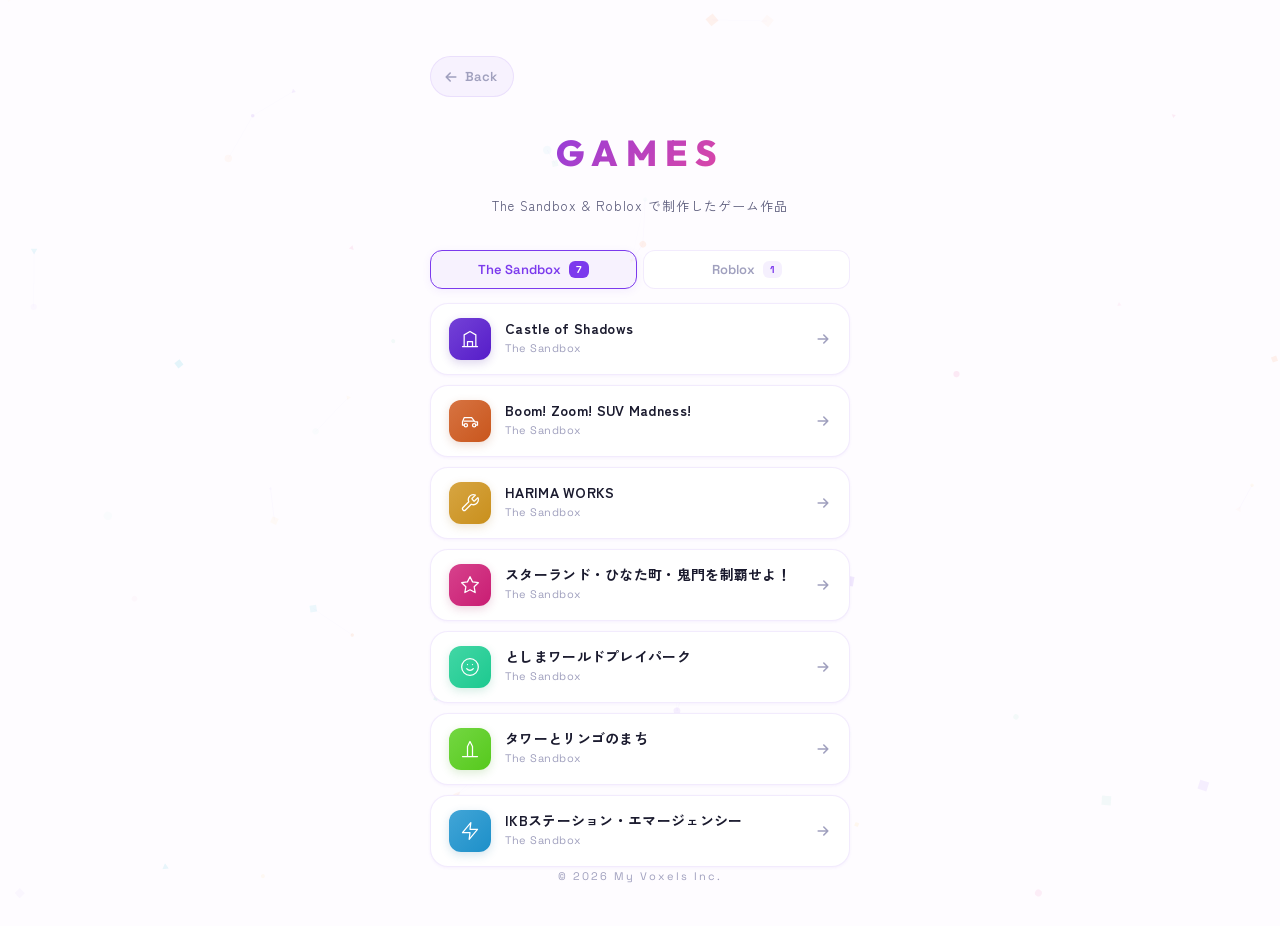
==== games.html @ 081da320 "Initial commit: My Voxels portfolio site - Corporate site (index.html) - Portfolio page (portfolio.h" ====
<!DOCTYPE html>
<html lang="ja">

<head>
    <meta charset="UTF-8">
    <meta name="viewport" content="width=device-width, initial-scale=1.0">
    <meta name="description" content="シャックが制作したゲーム一覧 — The Sandbox & Roblox">
    <meta property="og:title" content="シャック | Games">
    <meta property="og:description" content="The Sandbox & Roblox で制作したゲーム作品集">
    <meta property="og:type" content="website">
    <title>シャック | Games</title>

    <link rel="preconnect" href="https://fonts.googleapis.com">
    <link rel="preconnect" href="https://fonts.gstatic.com" crossorigin>
    <link href="https://fonts.googleapis.com/css2?family=Space+Grotesk:wght@400;500;600;700&family=Outfit:wght@300;400;500;600;700;800;900&family=Zen+Kaku+Gothic+New:wght@400;500;700;900&display=swap"
        rel="stylesheet">

    <link rel="stylesheet" href="css/links.css">
    <link rel="stylesheet" href="css/games.css">
</head>

<body>
    <canvas id="bg-canvas" aria-hidden="true"></canvas>
    <div class="cursor-glow" aria-hidden="true"></div>

    <div class="page-wrapper">
        <!-- Back nav -->
        <a href="links.html" class="back-link" aria-label="リンクページに戻る">
            <svg width="16" height="16" viewBox="0 0 20 20" fill="none">
                <path d="M16 10H4M4 10L9 5M4 10L9 15" stroke="currentColor" stroke-width="2" stroke-linecap="round" stroke-linejoin="round"/>
            </svg>
            <span>Back</span>
        </a>

        <!-- Header -->
        <header class="games-header">
            <h1 class="games-title">GAMES</h1>
            <p class="games-sub">The Sandbox & Roblox で制作したゲーム作品</p>
        </header>

        <!-- Tabs -->
        <div class="tab-bar" role="tablist" aria-label="プラットフォーム選択">
            <button class="tab active" data-tab="sandbox" role="tab" aria-selected="true" aria-controls="panel-sandbox">
                <span class="tab-label">The Sandbox</span>
                <span class="tab-count">7</span>
            </button>
            <button class="tab" data-tab="roblox" role="tab" aria-selected="false" aria-controls="panel-roblox">
                <span class="tab-label">Roblox</span>
                <span class="tab-count">1</span>
            </button>
        </div>

        <!-- The Sandbox -->
        <div class="tab-content active" data-panel="sandbox" id="panel-sandbox" role="tabpanel">
            <div class="game-list">
                <a href="https://www.sandbox.game/ja/experiences/Castle%20of%20Shadows/12bfd0e6-0947-4f4d-9a75-915dcd6ac972/page/" target="_blank" rel="noopener noreferrer" class="gcard" style="--hue:260">
                    <div class="gcard-visual">
                        <svg viewBox="0 0 24 24" fill="none" stroke="currentColor" stroke-width="1.5"><path d="M3 21h18M5 21V7l7-4 7 4v14M9 21v-6h6v6" stroke-linecap="round" stroke-linejoin="round"/></svg>
                    </div>
                    <div class="gcard-body">
                        <span class="gcard-name">Castle of Shadows</span>
                        <span class="gcard-platform">The Sandbox</span>
                    </div>
                    <svg class="gcard-arrow" width="16" height="16" viewBox="0 0 20 20" fill="none"><path d="M4 10H16M16 10L11 5M16 10L11 15" stroke="currentColor" stroke-width="2" stroke-linecap="round" stroke-linejoin="round"/></svg>
                </a>

                <a href="https://www.sandbox.game/ja/experiences/Boom!%20Zoom!%20SUV%20Madness!/c2390e81-7049-42cb-880f-8a327b0193eb/page/" target="_blank" rel="noopener noreferrer" class="gcard" style="--hue:20">
                    <div class="gcard-visual">
                        <svg viewBox="0 0 24 24" fill="none" stroke="currentColor" stroke-width="1.5"><circle cx="7" cy="17" r="2"/><circle cx="17" cy="17" r="2"/><path d="M5 17H3v-4l2-5h9l4 5h3v4h-2M5 12h12" stroke-linecap="round" stroke-linejoin="round"/></svg>
                    </div>
                    <div class="gcard-body">
                        <span class="gcard-name">Boom! Zoom! SUV Madness!</span>
                        <span class="gcard-platform">The Sandbox</span>
                    </div>
                    <svg class="gcard-arrow" width="16" height="16" viewBox="0 0 20 20" fill="none"><path d="M4 10H16M16 10L11 5M16 10L11 15" stroke="currentColor" stroke-width="2" stroke-linecap="round" stroke-linejoin="round"/></svg>
                </a>

                <a href="https://www.sandbox.game/ja/experiences/HARIMA%20WORKS/f8361c45-31e1-40c7-9646-95f110631b2d/page/" target="_blank" rel="noopener noreferrer" class="gcard" style="--hue:40">
                    <div class="gcard-visual">
                        <svg viewBox="0 0 24 24" fill="none" stroke="currentColor" stroke-width="1.5"><path d="M14.7 6.3a1 1 0 000 1.4l1.6 1.6a1 1 0 001.4 0l3.77-3.77a6 6 0 01-7.94 7.94l-6.91 6.91a2.12 2.12 0 01-3-3l6.91-6.91a6 6 0 017.94-7.94l-3.76 3.76z" stroke-linecap="round" stroke-linejoin="round"/></svg>
                    </div>
                    <div class="gcard-body">
                        <span class="gcard-name">HARIMA WORKS</span>
                        <span class="gcard-platform">The Sandbox</span>
                    </div>
                    <svg class="gcard-arrow" width="16" height="16" viewBox="0 0 20 20" fill="none"><path d="M4 10H16M16 10L11 5M16 10L11 15" stroke="currentColor" stroke-width="2" stroke-linecap="round" stroke-linejoin="round"/></svg>
                </a>

                <a href="https://www.sandbox.game/ja/experiences/%E3%82%B9%E3%82%BF%E3%83%BC%E3%83%A9%E3%83%B3%E3%83%89%E3%83%BB%E3%81%B2%E3%81%AA%E3%81%9F%E7%94%BA%E3%83%BB%E9%AC%BC%E9%96%80%E3%82%92%E5%88%B6%E8%A6%87%E3%81%9B%E3%82%88%EF%BC%81/55fc52ab-6e2c-436b-bded-7ced65fd533f/page/" target="_blank" rel="noopener noreferrer" class="gcard" style="--hue:330">
                    <div class="gcard-visual">
                        <svg viewBox="0 0 24 24" fill="none" stroke="currentColor" stroke-width="1.5"><path d="M12 2l3.09 6.26L22 9.27l-5 4.87 1.18 6.88L12 17.77l-6.18 3.25L7 14.14 2 9.27l6.91-1.01L12 2z" stroke-linecap="round" stroke-linejoin="round"/></svg>
                    </div>
                    <div class="gcard-body">
                        <span class="gcard-name">スターランド・ひなた町・鬼門を制覇せよ！</span>
                        <span class="gcard-platform">The Sandbox</span>
                    </div>
                    <svg class="gcard-arrow" width="16" height="16" viewBox="0 0 20 20" fill="none"><path d="M4 10H16M16 10L11 5M16 10L11 15" stroke="currentColor" stroke-width="2" stroke-linecap="round" stroke-linejoin="round"/></svg>
                </a>

                <a href="https://www.sandbox.game/ja/experiences/%E3%81%A8%E3%81%97%E3%81%BE%E3%83%AF%E3%83%BC%E3%83%AB%E3%83%89%E3%83%97%E3%83%AC%E3%82%A4%E3%83%91%E3%83%BC%E3%82%AF/7f4a7dcf-2971-4eb0-a4b9-eadd54a40768/page/" target="_blank" rel="noopener noreferrer" class="gcard" style="--hue:160">
                    <div class="gcard-visual">
                        <svg viewBox="0 0 24 24" fill="none" stroke="currentColor" stroke-width="1.5"><circle cx="12" cy="12" r="10"/><path d="M8 14s1.5 2 4 2 4-2 4-2M9 9h.01M15 9h.01" stroke-linecap="round" stroke-linejoin="round"/></svg>
                    </div>
                    <div class="gcard-body">
                        <span class="gcard-name">としまワールドプレイパーク</span>
                        <span class="gcard-platform">The Sandbox</span>
                    </div>
                    <svg class="gcard-arrow" width="16" height="16" viewBox="0 0 20 20" fill="none"><path d="M4 10H16M16 10L11 5M16 10L11 15" stroke="currentColor" stroke-width="2" stroke-linecap="round" stroke-linejoin="round"/></svg>
                </a>

                <a href="https://www.sandbox.game/ja/experiences/%E3%82%BF%E3%83%AF%E3%83%BC%E3%81%A8%E3%83%AA%E3%83%B3%E3%82%B4%E3%81%AE%E3%81%BE%E3%81%A1/d8afdb37-e130-4163-91dd-e6f458209359/page/" target="_blank" rel="noopener noreferrer" class="gcard" style="--hue:100">
                    <div class="gcard-visual">
                        <svg viewBox="0 0 24 24" fill="none" stroke="currentColor" stroke-width="1.5"><path d="M3 21h18M9 21V9l3-6 3 6v12" stroke-linecap="round" stroke-linejoin="round"/></svg>
                    </div>
                    <div class="gcard-body">
                        <span class="gcard-name">タワーとリンゴのまち</span>
                        <span class="gcard-platform">The Sandbox</span>
                    </div>
                    <svg class="gcard-arrow" width="16" height="16" viewBox="0 0 20 20" fill="none"><path d="M4 10H16M16 10L11 5M16 10L11 15" stroke="currentColor" stroke-width="2" stroke-linecap="round" stroke-linejoin="round"/></svg>
                </a>

                <a href="https://www.sandbox.game/ja/experiences/IKB%E3%82%B9%E3%83%86%E3%83%BC%E3%82%B7%E3%83%A7%E3%83%B3%E3%83%BB%E3%82%A8%E3%83%9E%E3%83%BC%E3%82%B8%E3%82%A7%E3%83%B3%E3%82%B7%E3%83%BC/c39a9f86-3b08-4f72-8d05-716362ce2494/page/" target="_blank" rel="noopener noreferrer" class="gcard" style="--hue:200">
                    <div class="gcard-visual">
                        <svg viewBox="0 0 24 24" fill="none" stroke="currentColor" stroke-width="1.5"><path d="M13 2L3 14h9l-1 8 10-12h-9l1-8z" stroke-linecap="round" stroke-linejoin="round"/></svg>
                    </div>
                    <div class="gcard-body">
                        <span class="gcard-name">IKBステーション・エマージェンシー</span>
                        <span class="gcard-platform">The Sandbox</span>
                    </div>
                    <svg class="gcard-arrow" width="16" height="16" viewBox="0 0 20 20" fill="none"><path d="M4 10H16M16 10L11 5M16 10L11 15" stroke="currentColor" stroke-width="2" stroke-linecap="round" stroke-linejoin="round"/></svg>
                </a>
            </div>
        </div>

        <!-- Roblox -->
        <div class="tab-content" data-panel="roblox" id="panel-roblox" role="tabpanel">
            <div class="game-list">
                <a href="https://www.roblox.com/ja/games/106476269244900/Mini-Survivor-2" target="_blank" rel="noopener noreferrer" class="gcard" style="--hue:0">
                    <div class="gcard-visual">
                        <svg viewBox="0 0 24 24" fill="none" stroke="currentColor" stroke-width="1.5"><path d="M12 22c5.523 0 10-4.477 10-10S17.523 2 12 2 2 6.477 2 12s4.477 10 10 10z"/><path d="M9 12l2 2 4-4" stroke-linecap="round" stroke-linejoin="round"/></svg>
                    </div>
                    <div class="gcard-body">
                        <span class="gcard-name">Mini Survivor 2</span>
                        <span class="gcard-platform">Roblox</span>
                    </div>
                    <svg class="gcard-arrow" width="16" height="16" viewBox="0 0 20 20" fill="none"><path d="M4 10H16M16 10L11 5M16 10L11 15" stroke="currentColor" stroke-width="2" stroke-linecap="round" stroke-linejoin="round"/></svg>
                </a>
            </div>
        </div>

        <footer class="footer">
            <p>&copy; 2026 My Voxels Inc.</p>
        </footer>
    </div>

    <script src="js/links.js"></script>
</body>

</html>
---- css/links.css ----
/* ============================================
   LINKS PAGE — POP STYLE (matches index.html)
   ============================================ */

*,*::before,*::after{margin:0;padding:0;box-sizing:border-box}

:root {
    --bg: #fefcff;
    --bg-alt: #f5f0ff;
    --surface: #ffffff;
    --surface-h: rgba(124,58,237,.04);
    --border: rgba(124,58,237,.1);
    --border-h: rgba(124,58,237,.22);
    --text: #1a1a2e;
    --text2: #5a5a7a;
    --text3: #a0a0be;
    --cyan: #06b6d4;
    --purple: #7c3aed;
    --pink: #ec4899;
    --green: #10b981;
    --orange: #f97316;
    --grad: linear-gradient(135deg, #7c3aed, #ec4899, #f97316);
    --grad-soft: linear-gradient(135deg, rgba(124,58,237,.08), rgba(236,72,153,.06), rgba(249,115,22,.04));
    --shadow-xs: 0 1px 3px rgba(124,58,237,.06);
    --shadow-sm: 0 4px 12px rgba(124,58,237,.07);
    --shadow-md: 0 8px 32px rgba(124,58,237,.09);
    --shadow-color: 0 12px 40px rgba(236,72,153,.15);
    --font-head: 'Outfit', system-ui, sans-serif;
    --font-en: 'Space Grotesk', 'Outfit', system-ui, sans-serif;
    --font-ja: 'Zen Kaku Gothic New', 'Hiragino Sans', sans-serif;
    --r-sm: 12px;
    --r-md: 18px;
    --r-lg: 24px;
    --ease: cubic-bezier(.22,1,.36,1);
    --bounce: cubic-bezier(.34,1.56,.64,1);
}

html { font-size:16px; scroll-behavior:smooth; -webkit-font-smoothing:antialiased; }

body {
    font-family: var(--font-ja);
    background: var(--bg);
    color: var(--text);
    min-height: 100vh;
    overflow-x: hidden;
    line-height: 1.8;
}

/* === Canvas & Cursor === */
#bg-canvas {
    position: fixed; inset:0;
    width:100%; height:100%;
    z-index:0; pointer-events:none;
}

.cursor-glow {
    position: fixed;
    width: 400px; height: 400px;
    border-radius: 50%;
    background: radial-gradient(circle, rgba(124,58,237,.06) 0%, rgba(236,72,153,.03) 40%, transparent 70%);
    pointer-events: none; z-index: 0;
    transform: translate(-50%,-50%);
    transition: opacity .4s;
    opacity: 0;
}

.cursor-glow.active { opacity: 1; }

/* === Page === */
.page-wrapper {
    position: relative; z-index:1;
    max-width: 460px;
    margin: 0 auto;
    padding: 56px 20px 40px;
    min-height: 100vh;
    display: flex; flex-direction: column; align-items: center;
}

/* === Profile === */
.profile {
    text-align: center;
    margin-bottom: 36px;
    opacity:0;
    animation: popUp .8s var(--bounce) .2s forwards;
}

@keyframes popUp {
    from { opacity:0; transform: translateY(28px) scale(.96); }
    to { opacity:1; transform: translateY(0) scale(1); }
}

/* Avatar */
.avatar-wrap {
    position: relative;
    width: 108px; height: 108px;
    margin: 0 auto 24px;
}

.avatar {
    width:100%; height:100%;
    border-radius: var(--r-lg);
    background: var(--grad);
    display: flex; align-items:center; justify-content:center;
    position: relative; z-index:2;
    box-shadow: var(--shadow-color);
    animation: avatarFloat 5s ease-in-out infinite;
    will-change: transform;
}

.avatar-glow {
    position: absolute;
    inset: -6px;
    border-radius: 28px;
    background: var(--grad);
    opacity: .18;
    filter: blur(18px);
    z-index:1;
    animation: glowPulse 4s ease-in-out infinite;
}

@keyframes glowPulse {
    0%,100% { opacity:.14; transform:scale(1); }
    50% { opacity:.22; transform:scale(1.06); }
}

@keyframes avatarFloat {
    0%,100% { transform: translateY(0) rotate(0deg); }
    50% { transform: translateY(-8px) rotate(2deg); }
}

.avatar-voxel {
    width: 56px; height: 56px;
    filter: drop-shadow(0 2px 8px rgba(0,0,0,.15));
}

/* Name */
.name {
    font-family: var(--font-ja);
    font-size: 40px;
    font-weight: 900;
    letter-spacing: 8px;
    line-height: 1.2;
    margin-bottom: 8px;
    background: var(--grad);
    background-size: 200% auto;
    -webkit-background-clip: text; background-clip: text;
    -webkit-text-fill-color: transparent;
    animation: shimmer 4s ease-in-out infinite;
}

@keyframes shimmer {
    0%,100% { background-position: 0% center; }
    50% { background-position: 200% center; }
}

.title {
    font-family: var(--font-en);
    font-size: 11px;
    font-weight: 600;
    color: var(--text3);
    letter-spacing: 3px;
    text-transform: uppercase;
    margin-bottom: 28px;
}

/* Catchphrase */
.catch-group {
    display: flex;
    justify-content: center;
    gap: 4px;
    margin-bottom: 8px;
}

.catch-word {
    font-family: var(--font-ja);
    font-size: 20px;
    font-weight: 800;
    letter-spacing: 1.5px;
    opacity:0;
    display: inline-block;
    cursor: default;
    transition: transform .3s var(--bounce), filter .3s;
}

.catch-word[data-delay="0"] {
    color: var(--purple);
    animation: catchPop .6s var(--bounce) .65s forwards;
}
.catch-word[data-delay="1"] {
    color: var(--pink);
    animation: catchPop .6s var(--bounce) .8s forwards;
}
.catch-word[data-delay="2"] {
    color: var(--orange);
    animation: catchPop .6s var(--bounce) .95s forwards;
}

@keyframes catchPop {
    0% { opacity:0; transform: translateY(16px) scale(.7); filter: blur(4px); }
    70% { transform: translateY(-3px) scale(1.05); }
    100% { opacity:1; transform: translateY(0) scale(1); filter: blur(0); }
}

.catch-word:hover {
    transform: scale(1.15) !important;
    filter: brightness(1.1);
}

.catch-sub {
    font-size: 13px;
    color: var(--text2);
    letter-spacing: 1.5px;
    opacity:0;
    animation: fadeUp .6s ease-out 1.15s forwards;
}

@keyframes fadeUp {
    from { opacity:0; transform: translateY(8px); }
    to { opacity:1; transform: translateY(0); }
}

/* === Section Head === */
.section-head {
    display: flex;
    align-items: center;
    gap: 12px;
    margin-bottom: 14px;
    width: 100%;
}

.section-tag {
    font-family: var(--font-en);
    font-size: 10px;
    font-weight: 700;
    letter-spacing: 4px;
    color: var(--purple);
    white-space: nowrap;
    padding: 4px 12px 4px 22px;
    background: rgba(124,58,237,.06);
    border-radius: 100px;
    position: relative;
}

.section-tag::before {
    content: '';
    position: absolute;
    left: 8px; top: 50%;
    transform: translateY(-50%);
    width: 7px; height: 7px;
    border-radius: 50%;
    background: var(--grad);
}

.section-line {
    flex: 1;
    height: 1px;
    background: linear-gradient(90deg, var(--border), transparent);
}

/* === Tabs === */
.tab-bar {
    display: flex; gap: 6px;
    margin-bottom: 14px;
    width: 100%;
}

.tab {
    flex: 1;
    display: flex; align-items:center; justify-content:center; gap: 8px;
    padding: 10px 0;
    border: 1.5px solid var(--border);
    background: var(--surface);
    border-radius: var(--r-sm);
    font-family: var(--font-en);
    font-size: 13px;
    font-weight: 600;
    color: var(--text3);
    cursor: pointer;
    transition: all .3s var(--ease);
}

.tab.active {
    border-color: var(--purple);
    color: var(--purple);
    background: rgba(124,58,237,.05);
    box-shadow: 0 2px 8px rgba(124,58,237,.08);
}

.tab:hover:not(.active) { border-color: var(--border-h); color: var(--text2); }

.tab-count {
    font-size: 10px;
    font-weight: 700;
    background: rgba(124,58,237,.08);
    color: var(--purple);
    padding: 2px 7px;
    border-radius: 6px;
}

.tab.active .tab-count {
    background: var(--purple);
    color: #fff;
}

/* Tab Content */
.tab-content { display: none; width: 100%; }
.tab-content.active { display: block; animation: panelIn .35s ease-out; }

@keyframes panelIn {
    from { opacity:0; transform: translateY(6px); }
    to { opacity:1; transform: translateY(0); }
}

/* === Links === */
.links {
    width: 100%;
    margin-bottom: 40px;
    opacity:0;
    animation: fadeUp .7s ease-out 1.25s forwards;
}

.links-list {
    display: flex; flex-direction: column;
    gap: 10px;
}

.link-card {
    display: flex;
    align-items: center;
    gap: 14px;
    padding: 14px 18px;
    background: var(--surface);
    border: 1.5px solid var(--border);
    border-radius: var(--r-md);
    text-decoration: none;
    color: var(--text);
    cursor: pointer;
    transition: all .4s var(--ease);
    position: relative;
    overflow: hidden;
    box-shadow: var(--shadow-xs);
}

.link-card::before {
    content: '';
    position: absolute; inset: 0;
    background: var(--grad-soft);
    opacity: 0;
    transition: opacity .4s;
}

.link-card:hover::before { opacity: 1; }

.link-card:hover {
    transform: translateY(-3px);
    border-color: var(--border-h);
    box-shadow: var(--shadow-md);
}

.link-card:active {
    transform: translateY(-1px) scale(.99);
    transition-duration: .1s;
}

.link-card--accent {
    border-color: rgba(124,58,237,.18);
    background: linear-gradient(135deg, rgba(124,58,237,.04), rgba(236,72,153,.03));
}

.link-card--accent:hover {
    border-color: var(--purple);
    box-shadow: var(--shadow-color);
}

/* Link Icon */
.link-icon {
    width: 42px; height: 42px; min-width: 42px;
    border-radius: var(--r-sm);
    background: linear-gradient(135deg, hsl(var(--icon-hue, 270) 65% 55%), hsl(var(--icon-hue, 270) 75% 45%));
    color: #fff;
    display: flex; align-items:center; justify-content:center;
    position: relative; z-index: 1;
    transition: all .4s var(--bounce);
    box-shadow: 0 3px 10px hsla(var(--icon-hue, 270),60%,40%,.2);
}

.link-icon svg { width: 20px; height: 20px; }

.link-card:hover .link-icon {
    transform: scale(1.1) rotate(-5deg);
    box-shadow: 0 5px 16px hsla(var(--icon-hue, 270),60%,40%,.25);
}

.link-card:hover {
    border-color: hsla(var(--hue, 270),60%,50%,.22);
}

/* Link Body */
.link-body {
    flex: 1;
    display: flex; flex-direction: column; gap: 1px;
    position: relative; z-index: 1;
}

.link-name {
    font-family: var(--font-en);
    font-size: 15px;
    font-weight: 700;
    letter-spacing: .5px;
    color: var(--text);
}

.link-desc {
    font-family: var(--font-en);
    font-size: 11px;
    color: var(--text3);
    letter-spacing: .5px;
}

/* Link Arrow */
.link-arrow {
    color: var(--text3);
    transition: all .4s var(--ease);
    flex-shrink: 0;
    position: relative; z-index: 1;
}

.link-card:hover .link-arrow {
    color: var(--purple);
    transform: translateX(4px);
}

/* Shine effect */
.link-card::after {
    content: '';
    position: absolute;
    top: 0; left: -100%;
    width: 100%; height: 100%;
    background: linear-gradient(90deg, transparent, rgba(255,255,255,.5), transparent);
    transition: none;
    pointer-events: none;
    z-index: 0;
}

.link-card:hover::after {
    animation: shine .6s ease-out forwards;
}

@keyframes shine {
    to { left: 100%; }
}

/* Focus states (accessibility) */
.link-card:focus-visible {
    outline: 2.5px solid var(--purple);
    outline-offset: 2px;
    transform: translateY(-2px);
    box-shadow: var(--shadow-md);
}

.tab:focus-visible {
    outline: 2.5px solid var(--purple);
    outline-offset: -2px;
}

/* Screen reader only */
.sr-only {
    position: absolute;
    width: 1px; height: 1px;
    padding: 0; margin: -1px;
    overflow: hidden;
    clip: rect(0,0,0,0);
    white-space: nowrap;
    border: 0;
}

/* === Footer === */
.footer {
    margin-top: auto;
    text-align: center;
    opacity:0;
    animation: fadeUp .5s ease-out 2s forwards;
}

.footer p {
    font-family: var(--font-en);
    font-size: 11px;
    color: var(--text3);
    letter-spacing: 2px;
}

/* === Responsive === */
@media (max-width: 620px) {
    .avatar-wrap { width: 100px; height: 100px; }
    .avatar { border-radius: 22px; }
    .avatar-glow { border-radius: 26px; }
    .avatar-voxel { width: 52px; height: 52px; }
    .name { font-size: 36px; letter-spacing: 7px; }
}

@media (max-width: 520px) {
    .page-wrapper { padding: 44px 14px 32px; }
    .name { font-size: 30px; letter-spacing: 5px; }
    .title { font-size: 10px; }
    .catch-word { font-size: 17px; }
    .catch-sub { font-size: 12px; }
    .avatar-wrap { width: 92px; height: 92px; }
    .avatar { border-radius: 20px; }
    .avatar-glow { border-radius: 24px; }
    .avatar-voxel { width: 46px; height: 46px; }
    .link-card { padding: 16px 14px; }
    .link-icon { width: 40px; height: 40px; min-width: 40px; }
    .link-icon svg { width: 18px; height: 18px; }
    .link-desc { font-size: 12px; }
    .cursor-glow { width: 200px; height: 200px; }
    .section-head { margin-bottom: 12px; }
}
---- css/games.css ----
/* ============================================
   GAMES PAGE — POP STYLE
   ============================================ */

/* Back link */
.back-link {
    align-self: flex-start;
    display: flex;
    align-items: center;
    gap: 6px;
    font-family: var(--font-en);
    font-size: 13px;
    font-weight: 600;
    color: var(--text3);
    text-decoration: none;
    margin-bottom: 24px;
    padding: 8px 16px 8px 12px;
    border-radius: 100px;
    background: rgba(124,58,237,.05);
    border: 1px solid var(--border);
    transition: all .3s var(--ease);
}

.back-link:hover {
    color: var(--purple);
    border-color: var(--border-h);
    transform: translateX(-3px);
    box-shadow: var(--shadow-sm);
}

/* Header */
.games-header {
    text-align: center;
    margin-bottom: 32px;
    opacity:0;
    animation: popUp .8s var(--bounce) .2s forwards;
}

@keyframes popUp {
    from { opacity:0; transform: translateY(28px) scale(.96); }
    to { opacity:1; transform: translateY(0) scale(1); }
}

.games-title {
    font-family: var(--font-head);
    font-size: 36px;
    font-weight: 800;
    letter-spacing: 8px;
    margin-bottom: 8px;
    background: var(--grad);
    background-size: 200% auto;
    -webkit-background-clip: text; background-clip: text;
    -webkit-text-fill-color: transparent;
    animation: shimmer 4s ease-in-out infinite;
}

@keyframes shimmer {
    0%,100% { background-position: 0% center; }
    50% { background-position: 200% center; }
}

.games-sub {
    font-size: 13px;
    color: var(--text2);
    letter-spacing: 1px;
}

/* Game list */
.game-list {
    display: flex;
    flex-direction: column;
    gap: 10px;
    width: 100%;
}

/* Game card */
.gcard {
    display: flex;
    align-items: center;
    gap: 14px;
    padding: 14px 18px;
    background: var(--surface);
    border: 1.5px solid var(--border);
    border-radius: var(--r-md);
    text-decoration: none;
    color: var(--text);
    cursor: pointer;
    transition: all .4s var(--ease);
    position: relative;
    overflow: hidden;
    box-shadow: var(--shadow-xs);
    opacity:0;
    transform: translateY(14px);
    animation: cardReveal .5s ease-out forwards;
}

.gcard:nth-child(1) { animation-delay: .3s; }
.gcard:nth-child(2) { animation-delay: .38s; }
.gcard:nth-child(3) { animation-delay: .46s; }
.gcard:nth-child(4) { animation-delay: .54s; }
.gcard:nth-child(5) { animation-delay: .62s; }
.gcard:nth-child(6) { animation-delay: .70s; }
.gcard:nth-child(7) { animation-delay: .78s; }

@keyframes cardReveal {
    to { opacity:1; transform: translateY(0); }
}

.gcard::before {
    content: '';
    position: absolute; inset:0;
    background: var(--grad-soft);
    opacity:0;
    transition: opacity .4s;
}

.gcard:hover::before { opacity: 1; }

.gcard:hover {
    transform: translateY(-3px);
    border-color: var(--border-h);
    box-shadow: var(--shadow-md);
}

.gcard:active {
    transform: translateY(-1px) scale(.99);
    transition-duration: .1s;
}

/* Shine effect */
.gcard::after {
    content: '';
    position: absolute;
    top:0; left: -100%;
    width:100%; height:100%;
    background: linear-gradient(90deg, transparent, rgba(255,255,255,.5), transparent);
    pointer-events: none; z-index:0;
}

.gcard:hover::after {
    animation: shine .6s ease-out forwards;
}

@keyframes shine {
    to { left: 100%; }
}

.gcard-visual {
    width: 42px; height: 42px; min-width: 42px;
    border-radius: var(--r-sm);
    background: linear-gradient(135deg, hsla(var(--hue),65%,55%,1), hsla(var(--hue),75%,45%,1));
    display: flex; align-items:center; justify-content:center;
    color: #fff;
    position: relative; z-index:1;
    transition: all .4s var(--bounce);
    box-shadow: 0 3px 10px hsla(var(--hue),60%,40%,.2);
}

.gcard-visual svg { width: 20px; height: 20px; }

.gcard:hover .gcard-visual {
    transform: scale(1.1) rotate(-5deg);
    box-shadow: 0 5px 16px hsla(var(--hue),60%,40%,.25);
}

.gcard-body {
    flex: 1;
    display: flex; flex-direction: column; gap: 2px;
    position: relative; z-index:1;
}

.gcard-name {
    font-size: 14px;
    font-weight: 700;
    line-height: 1.3;
    letter-spacing: .3px;
    color: var(--text);
}

.gcard-platform {
    font-family: var(--font-en);
    font-size: 11px;
    color: var(--text3);
    letter-spacing: .5px;
}

.gcard-arrow {
    color: var(--text3);
    flex-shrink: 0;
    transition: all .4s var(--ease);
    position: relative; z-index:1;
}

.gcard:hover .gcard-arrow {
    color: var(--purple);
    transform: translateX(4px);
}

/* Focus states */
.gcard:focus-visible {
    outline: 2.5px solid var(--purple);
    outline-offset: 2px;
    transform: translateY(-2px);
}

.back-link:focus-visible {
    outline: 2.5px solid var(--purple);
    outline-offset: 2px;
}

/* Responsive */
@media (max-width: 768px) {
    .games-title { font-size: 32px; letter-spacing: 7px; }
}

@media (max-width: 520px) {
    .games-title { font-size: 26px; letter-spacing: 5px; }
    .games-sub { font-size: 12px; }
    .gcard { padding: 16px 14px; gap: 12px; }
    .gcard-visual { width: 38px; height: 38px; min-width: 38px; }
    .gcard-visual svg { width: 18px; height: 18px; }
    .gcard-name { font-size: 13px; }
    .gcard-platform { font-size: 10px; }
}
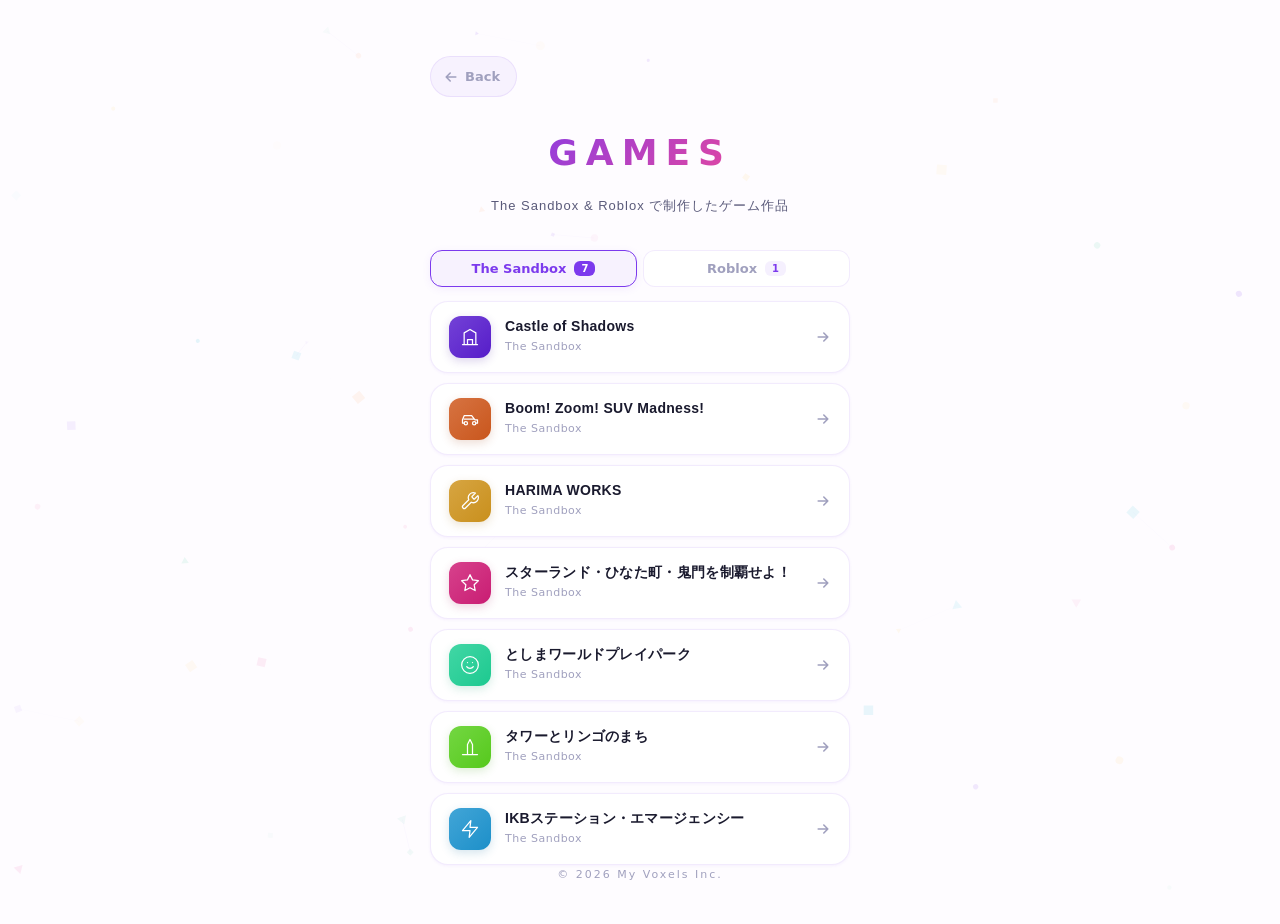
==== commit 74ccdcf2: "Security hardening: CSP, referrer policy, pinned CDN, form fix - Add Content-Security-Policy meta ta" ====
--- a/games.html
+++ b/games.html
@@ -8,6 +8,9 @@
     <meta property="og:title" content="シャック | Games">
     <meta property="og:description" content="The Sandbox & Roblox で制作したゲーム作品集">
     <meta property="og:type" content="website">
+    <meta name="referrer" content="strict-origin-when-cross-origin">
+    <meta http-equiv="Content-Security-Policy"
+        content="default-src 'self'; script-src 'self' 'unsafe-inline'; style-src 'self' https://fonts.googleapis.com 'unsafe-inline'; font-src https://fonts.gstatic.com; img-src 'self' data:; connect-src 'self'">
     <title>シャック | Games</title>
 
     <link rel="preconnect" href="https://fonts.googleapis.com">
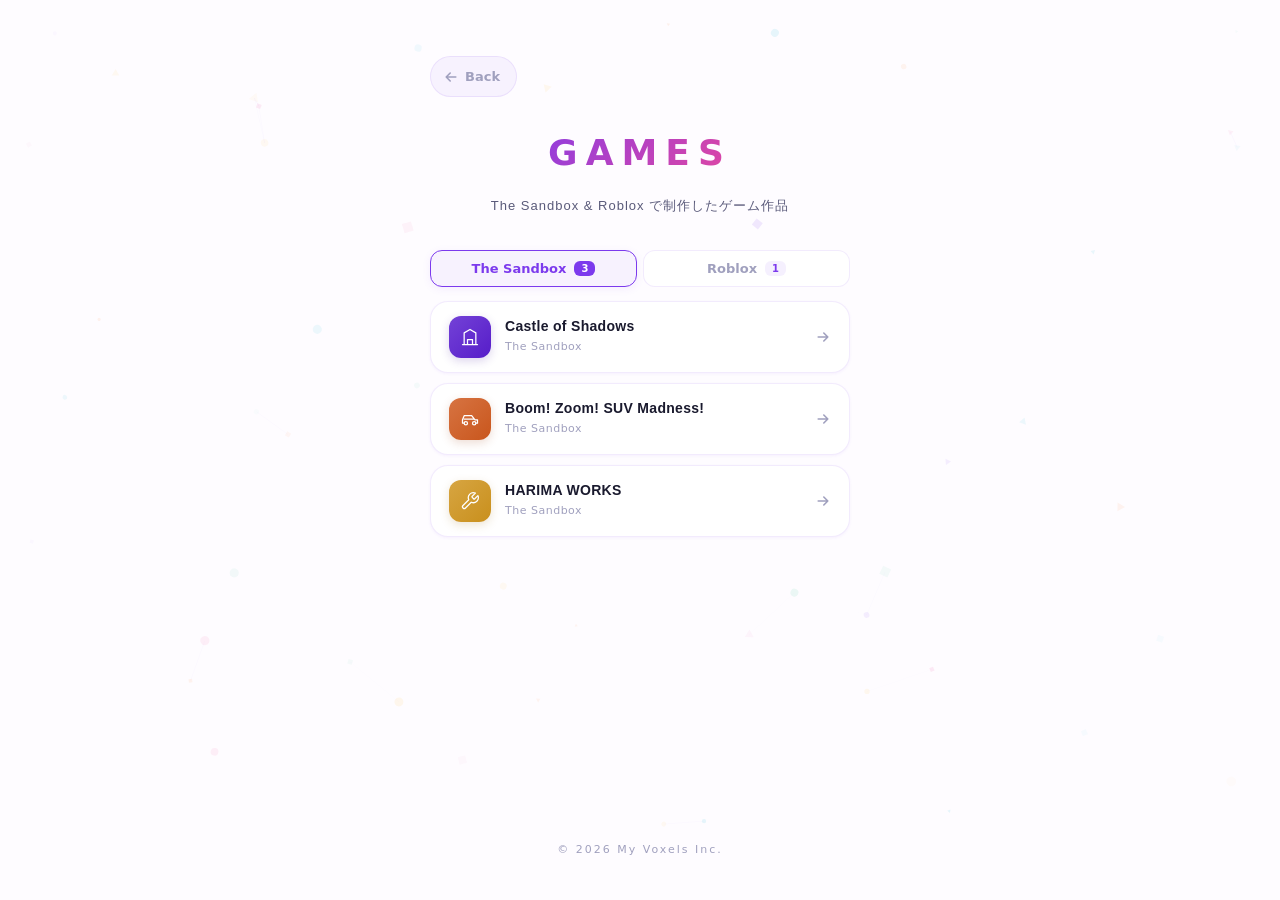
==== commit e11a84ac: "Remove 4 Sandbox games (keep Castle of Shadows, Boom! Zoom!, HARIMA WORKS) Co-Authored-By: Claude Op" ====
--- a/games.html
+++ b/games.html
@@ -45,7 +45,7 @@
         <div class="tab-bar" role="tablist" aria-label="プラットフォーム選択">
             <button class="tab active" data-tab="sandbox" role="tab" aria-selected="true" aria-controls="panel-sandbox">
                 <span class="tab-label">The Sandbox</span>
-                <span class="tab-count">7</span>
+                <span class="tab-count">3</span>
             </button>
             <button class="tab" data-tab="roblox" role="tab" aria-selected="false" aria-controls="panel-roblox">
                 <span class="tab-label">Roblox</span>
@@ -89,49 +89,6 @@
                     <svg class="gcard-arrow" width="16" height="16" viewBox="0 0 20 20" fill="none"><path d="M4 10H16M16 10L11 5M16 10L11 15" stroke="currentColor" stroke-width="2" stroke-linecap="round" stroke-linejoin="round"/></svg>
                 </a>
 
-                <a href="https://www.sandbox.game/ja/experiences/%E3%82%B9%E3%82%BF%E3%83%BC%E3%83%A9%E3%83%B3%E3%83%89%E3%83%BB%E3%81%B2%E3%81%AA%E3%81%9F%E7%94%BA%E3%83%BB%E9%AC%BC%E9%96%80%E3%82%92%E5%88%B6%E8%A6%87%E3%81%9B%E3%82%88%EF%BC%81/55fc52ab-6e2c-436b-bded-7ced65fd533f/page/" target="_blank" rel="noopener noreferrer" class="gcard" style="--hue:330">
-                    <div class="gcard-visual">
-                        <svg viewBox="0 0 24 24" fill="none" stroke="currentColor" stroke-width="1.5"><path d="M12 2l3.09 6.26L22 9.27l-5 4.87 1.18 6.88L12 17.77l-6.18 3.25L7 14.14 2 9.27l6.91-1.01L12 2z" stroke-linecap="round" stroke-linejoin="round"/></svg>
-                    </div>
-                    <div class="gcard-body">
-                        <span class="gcard-name">スターランド・ひなた町・鬼門を制覇せよ！</span>
-                        <span class="gcard-platform">The Sandbox</span>
-                    </div>
-                    <svg class="gcard-arrow" width="16" height="16" viewBox="0 0 20 20" fill="none"><path d="M4 10H16M16 10L11 5M16 10L11 15" stroke="currentColor" stroke-width="2" stroke-linecap="round" stroke-linejoin="round"/></svg>
-                </a>
-
-                <a href="https://www.sandbox.game/ja/experiences/%E3%81%A8%E3%81%97%E3%81%BE%E3%83%AF%E3%83%BC%E3%83%AB%E3%83%89%E3%83%97%E3%83%AC%E3%82%A4%E3%83%91%E3%83%BC%E3%82%AF/7f4a7dcf-2971-4eb0-a4b9-eadd54a40768/page/" target="_blank" rel="noopener noreferrer" class="gcard" style="--hue:160">
-                    <div class="gcard-visual">
-                        <svg viewBox="0 0 24 24" fill="none" stroke="currentColor" stroke-width="1.5"><circle cx="12" cy="12" r="10"/><path d="M8 14s1.5 2 4 2 4-2 4-2M9 9h.01M15 9h.01" stroke-linecap="round" stroke-linejoin="round"/></svg>
-                    </div>
-                    <div class="gcard-body">
-                        <span class="gcard-name">としまワールドプレイパーク</span>
-                        <span class="gcard-platform">The Sandbox</span>
-                    </div>
-                    <svg class="gcard-arrow" width="16" height="16" viewBox="0 0 20 20" fill="none"><path d="M4 10H16M16 10L11 5M16 10L11 15" stroke="currentColor" stroke-width="2" stroke-linecap="round" stroke-linejoin="round"/></svg>
-                </a>
-
-                <a href="https://www.sandbox.game/ja/experiences/%E3%82%BF%E3%83%AF%E3%83%BC%E3%81%A8%E3%83%AA%E3%83%B3%E3%82%B4%E3%81%AE%E3%81%BE%E3%81%A1/d8afdb37-e130-4163-91dd-e6f458209359/page/" target="_blank" rel="noopener noreferrer" class="gcard" style="--hue:100">
-                    <div class="gcard-visual">
-                        <svg viewBox="0 0 24 24" fill="none" stroke="currentColor" stroke-width="1.5"><path d="M3 21h18M9 21V9l3-6 3 6v12" stroke-linecap="round" stroke-linejoin="round"/></svg>
-                    </div>
-                    <div class="gcard-body">
-                        <span class="gcard-name">タワーとリンゴのまち</span>
-                        <span class="gcard-platform">The Sandbox</span>
-                    </div>
-                    <svg class="gcard-arrow" width="16" height="16" viewBox="0 0 20 20" fill="none"><path d="M4 10H16M16 10L11 5M16 10L11 15" stroke="currentColor" stroke-width="2" stroke-linecap="round" stroke-linejoin="round"/></svg>
-                </a>
-
-                <a href="https://www.sandbox.game/ja/experiences/IKB%E3%82%B9%E3%83%86%E3%83%BC%E3%82%B7%E3%83%A7%E3%83%B3%E3%83%BB%E3%82%A8%E3%83%9E%E3%83%BC%E3%82%B8%E3%82%A7%E3%83%B3%E3%82%B7%E3%83%BC/c39a9f86-3b08-4f72-8d05-716362ce2494/page/" target="_blank" rel="noopener noreferrer" class="gcard" style="--hue:200">
-                    <div class="gcard-visual">
-                        <svg viewBox="0 0 24 24" fill="none" stroke="currentColor" stroke-width="1.5"><path d="M13 2L3 14h9l-1 8 10-12h-9l1-8z" stroke-linecap="round" stroke-linejoin="round"/></svg>
-                    </div>
-                    <div class="gcard-body">
-                        <span class="gcard-name">IKBステーション・エマージェンシー</span>
-                        <span class="gcard-platform">The Sandbox</span>
-                    </div>
-                    <svg class="gcard-arrow" width="16" height="16" viewBox="0 0 20 20" fill="none"><path d="M4 10H16M16 10L11 5M16 10L11 15" stroke="currentColor" stroke-width="2" stroke-linecap="round" stroke-linejoin="round"/></svg>
-                </a>
             </div>
         </div>
 
